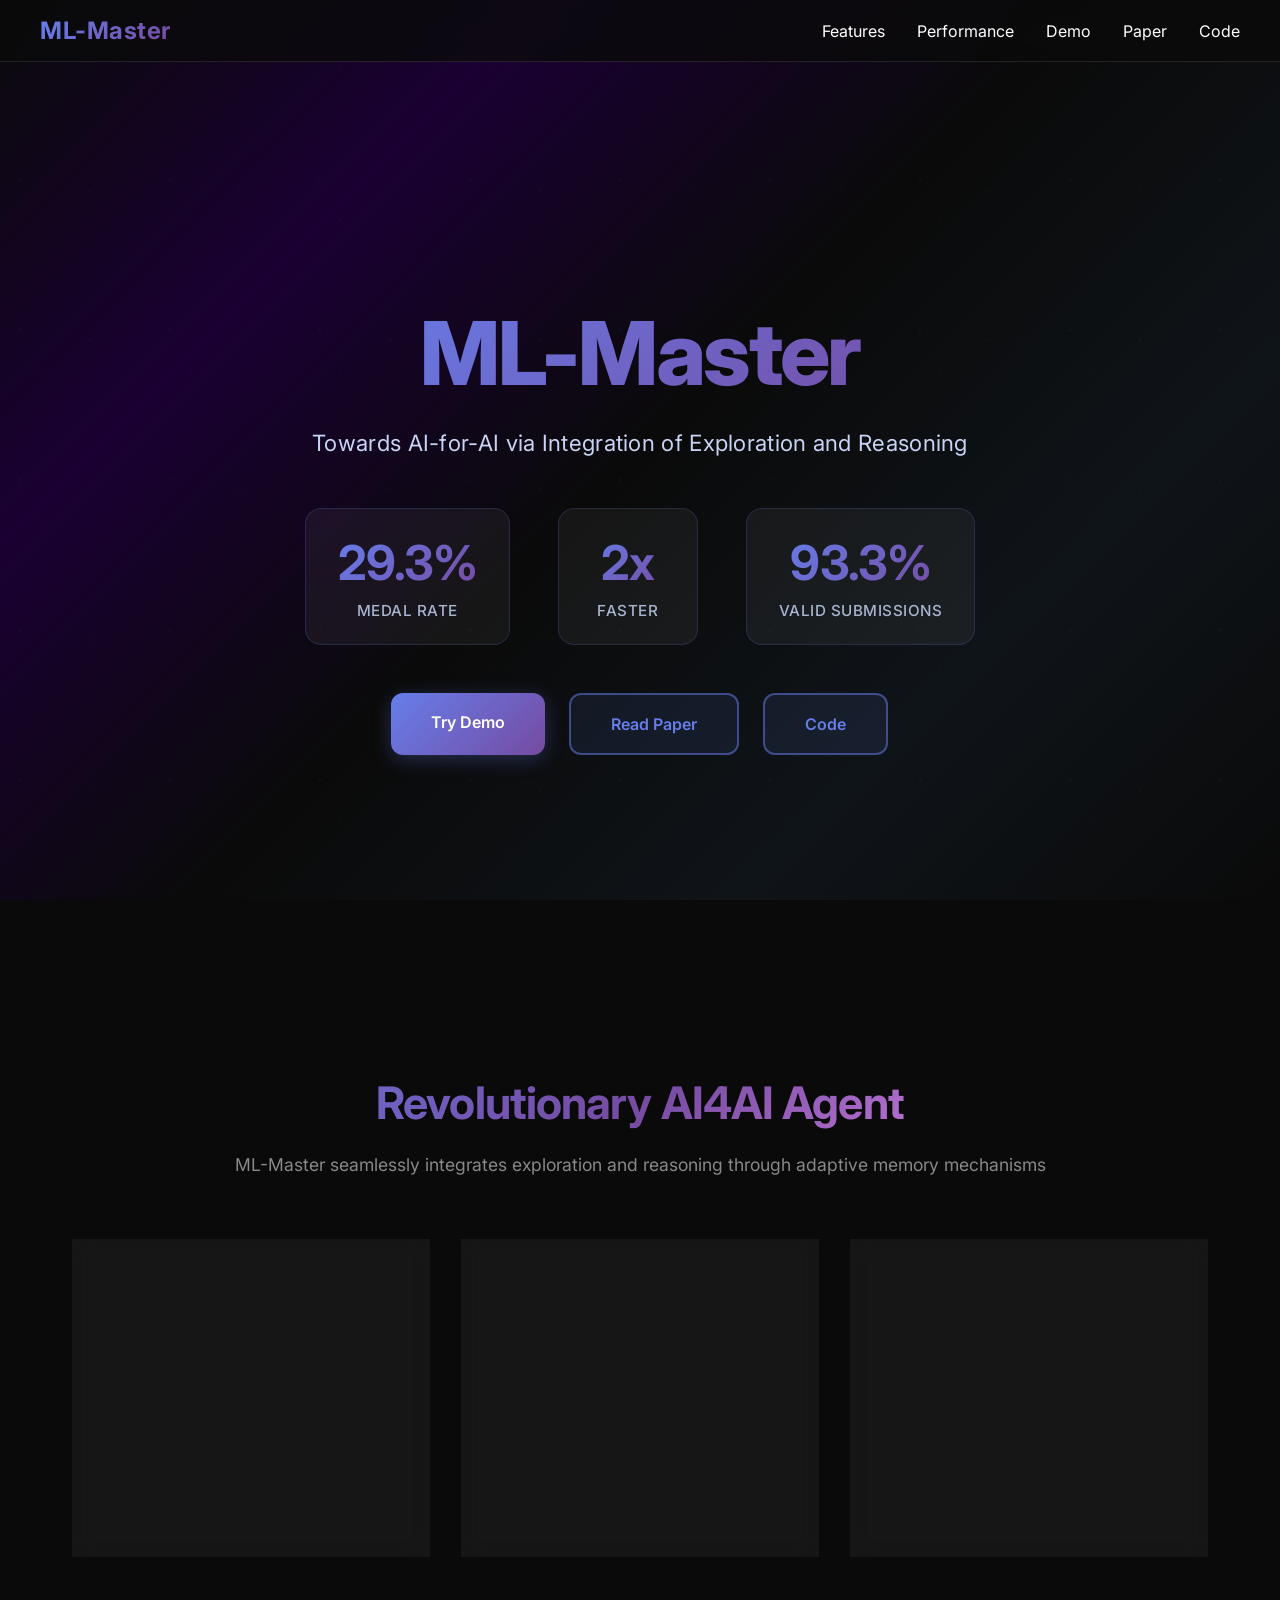
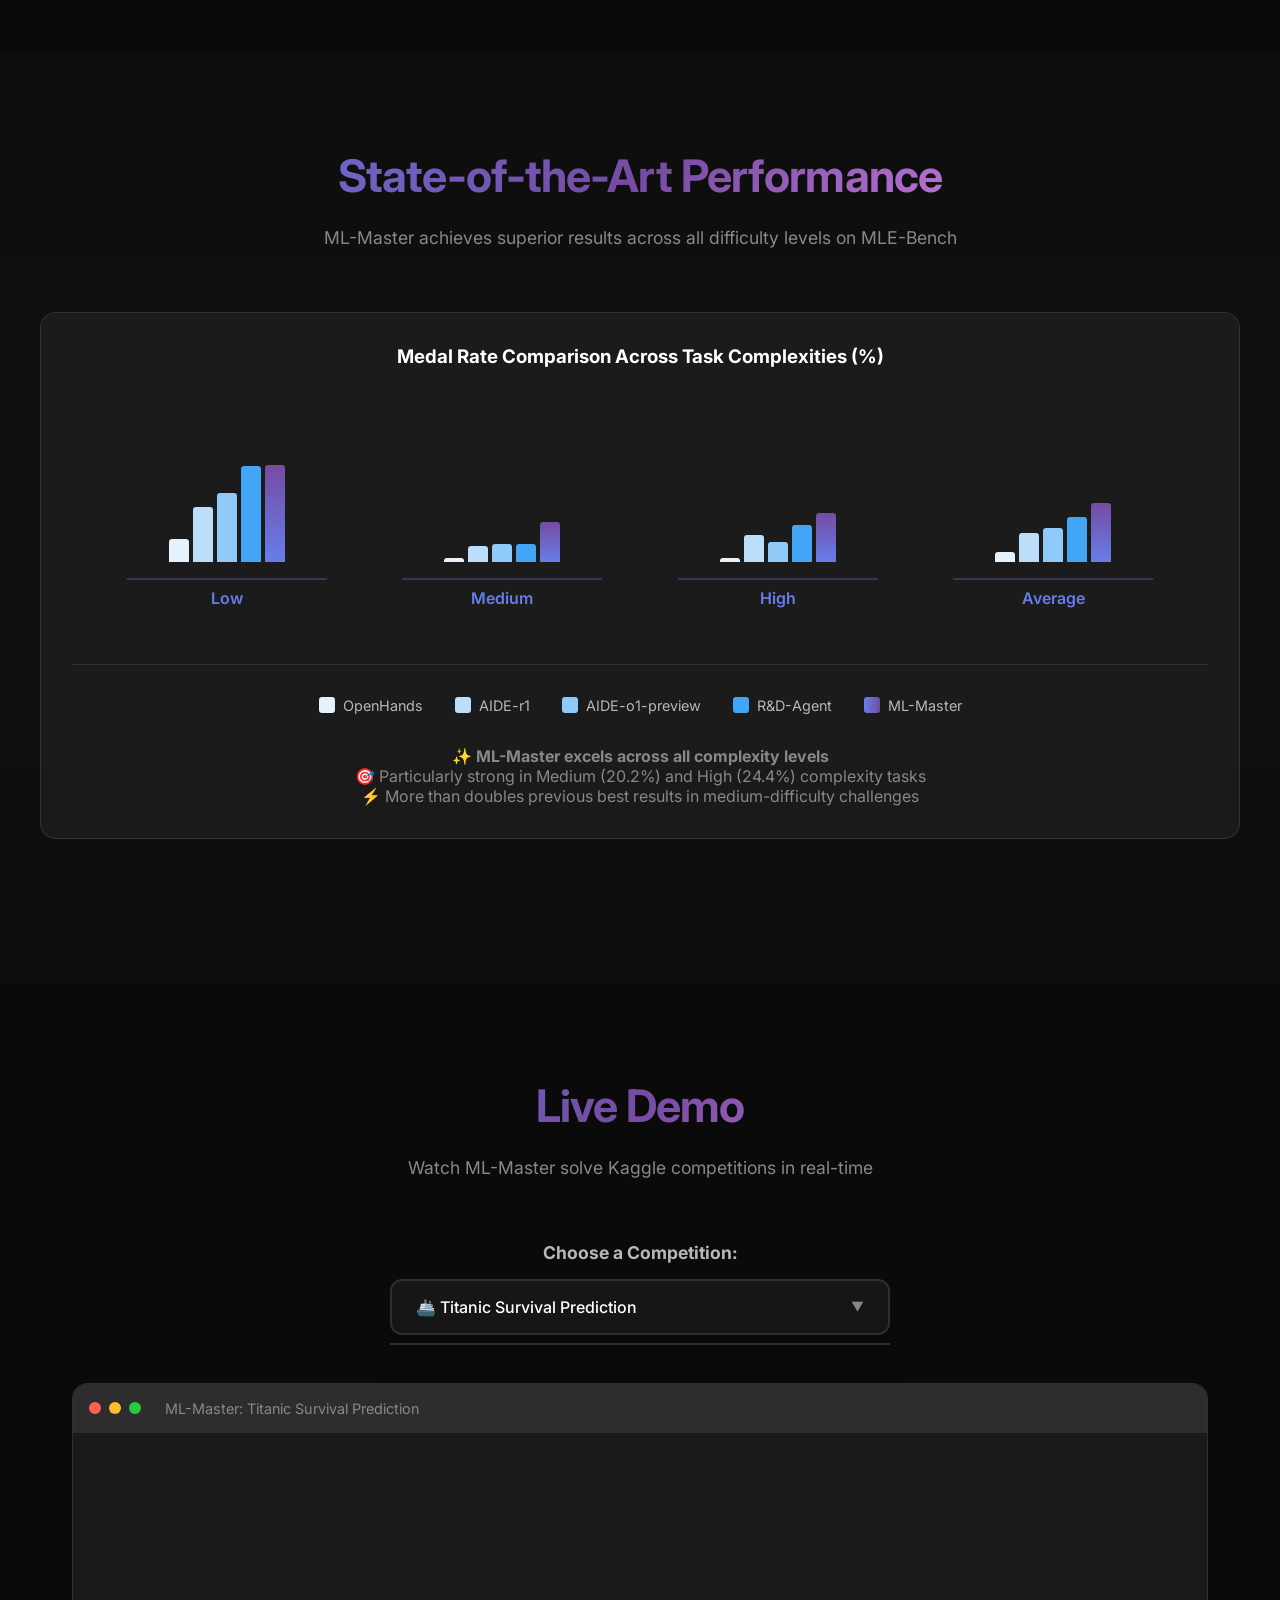
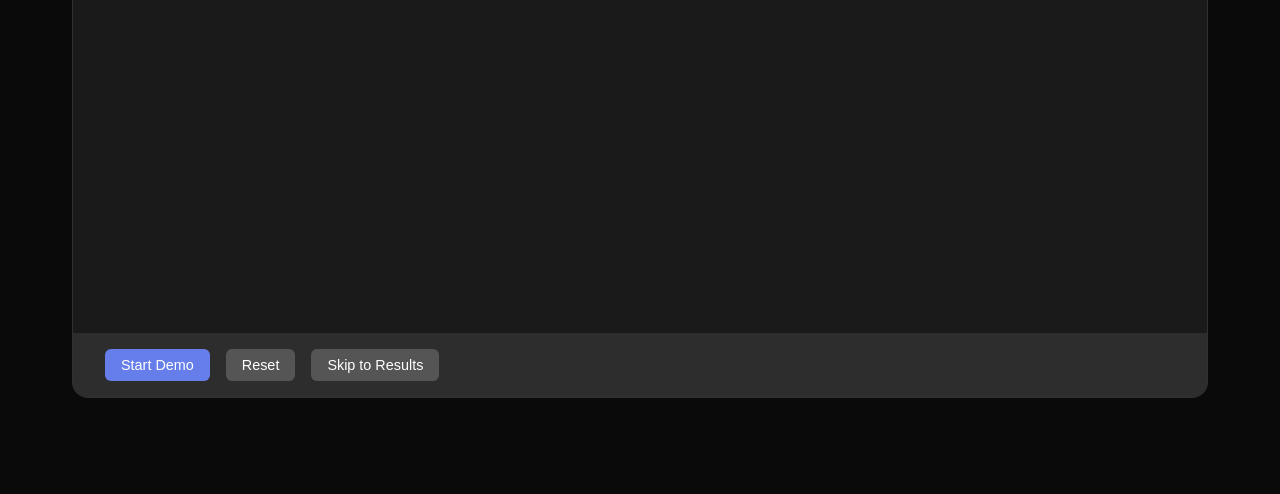
==== index_dev.html @ 1173a183 "add webpage demo data" ====
<!DOCTYPE html>
<html lang="en">
<head>
    <meta charset="UTF-8">
    <meta name="viewport" content="width=device-width, initial-scale=1.0">
    <title>ML-Master: Towards AI-for-AI via Integration of Exploration and Reasoning</title>
    <link rel="preconnect" href="https://fonts.googleapis.com">
    <link rel="preconnect" href="https://fonts.gstatic.com" crossorigin>
    <link href="https://fonts.googleapis.com/css2?family=Inter:wght@300;400;500;600;700;800;900&family=Orbitron:wght@400;700;900&family=Exo+2:wght@300;400;500;600;700;800;900&display=swap" rel="stylesheet">
    <style>
        * {
            margin: 0;
            padding: 0;
            box-sizing: border-box;
        }

        body {
            font-family: 'Inter', -apple-system, BlinkMacSystemFont, 'Segoe UI', 'Roboto', 'Oxygen', 'Ubuntu', 'Cantarell', sans-serif;
            background: #0a0a0a;
            color: #ffffff;
            overflow-x: hidden;
            scroll-behavior: smooth;
        }

        /* Background Animation */
        .bg-animation {
            position: fixed;
            top: 0;
            left: 0;
            width: 100%;
            height: 100%;
            z-index: -1;
            background: linear-gradient(135deg, #0a0a0a 0%, #1a0033 25%, #0a0a0a 50%, #0f1419 75%, #0a0a0a 100%);
            animation: bgShift 15s ease-in-out infinite;
        }

        .bg-animation::before {
            content: '';
            position: absolute;
            top: 0;
            left: 0;
            right: 0;
            bottom: 0;
            background-image: 
                radial-gradient(1px 1px at 20px 30px, rgba(102, 126, 234, 0.4), transparent),
                radial-gradient(1px 1px at 40px 70px, rgba(118, 75, 162, 0.3), transparent),
                radial-gradient(1px 1px at 90px 40px, rgba(240, 147, 251, 0.2), transparent);
            background-repeat: repeat;
            background-size: 150px 150px;
            animation: stars 60s linear infinite;
            opacity: 0.6;
        }

        @keyframes bgShift {
            0%, 100% { background-position: 0% 50%; }
            50% { background-position: 100% 50%; }
        }

        @keyframes stars {
            0% { transform: translateY(0px); }
            100% { transform: translateY(-150px); }
        }

        /* Header */
        .header {
            position: fixed;
            top: 0;
            width: 100%;
            padding: 1rem 2rem;
            background: rgba(10, 10, 10, 0.8);
            backdrop-filter: blur(10px);
            border-bottom: 1px solid rgba(255, 255, 255, 0.1);
            z-index: 1000;
        }

        .nav {
            display: flex;
            justify-content: space-between;
            align-items: center;
            max-width: 1200px;
            margin: 0 auto;
        }

        .logo {
            font-size: 1.5rem;
            font-weight: 700;
            background: linear-gradient(135deg, #667eea 0%, #764ba2 100%);
            -webkit-background-clip: text;
            -webkit-text-fill-color: transparent;
            background-clip: text;
            font-family: 'Inter', sans-serif;
            letter-spacing: 0.5px;
        }

        .nav-links {
            display: flex;
            gap: 2rem;
            list-style: none;
        }

        .nav-links a {
            color: #ffffff;
            text-decoration: none;
            transition: color 0.3s ease;
        }

        .nav-links a:hover {
            color: #667eea;
        }

        /* Main Content */
        .main {
            margin-top: 80px;
        }

        /* Hero Section */
        .hero {
            min-height: 100vh;
            display: flex;
            align-items: center;
            justify-content: center;
            text-align: center;
            padding: 2rem;
            position: relative;
        }

        .hero-content {
            max-width: 900px;
            z-index: 1;
            position: relative;
        }

        .hero h1 {
            font-size: clamp(3rem, 8vw, 5.5rem);
            font-weight: 800;
            margin-bottom: 1.5rem;
            font-family: 'Inter', 'Segoe UI', sans-serif;
            background: linear-gradient(135deg, #667eea 0%, #764ba2 50%, #f093fb 100%);
            -webkit-background-clip: text;
            -webkit-text-fill-color: transparent;
            background-clip: text;
            background-size: 200% 200%;
            animation: gradientFlow 6s ease-in-out infinite;
            letter-spacing: -0.03em;
            line-height: 1.1;
        }

        .hero-subtitle {
            font-size: clamp(1.1rem, 3vw, 1.4rem);
            color: #c8d3f5;
            margin-bottom: 3rem;
            font-weight: 400;
            letter-spacing: 0.3px;
            animation: fadeInUp 1s ease-out 0.3s both;
            line-height: 1.5;
            max-width: 800px;
            margin-left: auto;
            margin-right: auto;
        }

        .hero-stats {
            display: flex;
            justify-content: center;
            gap: 3rem;
            margin-bottom: 3rem;
            animation: fadeInUp 1s ease-out 0.5s both;
            flex-wrap: wrap;
        }

        .stat {
            text-align: center;
            position: relative;
            padding: 1.5rem 2rem;
            background: rgba(255, 255, 255, 0.05);
            backdrop-filter: blur(20px);
            border-radius: 16px;
            border: 1px solid rgba(102, 126, 234, 0.2);
            transition: all 0.3s ease;
            min-width: 140px;
        }

        .stat:hover {
            transform: translateY(-5px);
            background: rgba(102, 126, 234, 0.1);
            border-color: rgba(102, 126, 234, 0.4);
            box-shadow: 0 10px 40px rgba(102, 126, 234, 0.2);
        }

        .stat-number {
            font-size: clamp(2.2rem, 4vw, 3rem);
            font-weight: 700;
            background: linear-gradient(135deg, #667eea 0%, #764ba2 100%);
            -webkit-background-clip: text;
            -webkit-text-fill-color: transparent;
            background-clip: text;
            display: block;
            margin-bottom: 0.5rem;
            font-family: 'Inter', sans-serif;
            letter-spacing: -0.02em;
        }

        .stat-label {
            color: #a8b5d1;
            font-size: 0.95rem;
            font-weight: 500;
            text-transform: uppercase;
            letter-spacing: 0.5px;
        }

        .cta-buttons {
            display: flex;
            gap: 1.5rem;
            justify-content: center;
            animation: fadeInUp 1s ease-out 0.7s both;
            flex-wrap: wrap;
        }

        .btn {
            padding: 1.2rem 2.5rem;
            border: none;
            border-radius: 12px;
            font-weight: 600;
            text-decoration: none;
            transition: all 0.3s ease;
            cursor: pointer;
            font-size: 1rem;
            position: relative;
            overflow: hidden;
            font-family: 'Inter', sans-serif;
        }

        .btn-primary {
            background: linear-gradient(135deg, #667eea 0%, #764ba2 100%);
            color: white;
            box-shadow: 0 4px 20px rgba(102, 126, 234, 0.3);
        }

        .btn-primary:hover {
            transform: translateY(-2px);
            box-shadow: 0 8px 30px rgba(102, 126, 234, 0.4);
            background: linear-gradient(135deg, #5a67d8 0%, #6b46c1 100%);
        }

        .btn-secondary {
            background: rgba(102, 126, 234, 0.1);
            color: #667eea;
            border: 2px solid rgba(102, 126, 234, 0.5);
            backdrop-filter: blur(10px);
        }

        .btn-secondary:hover {
            background: rgba(102, 126, 234, 0.2);
            border-color: #667eea;
            color: #8892f0;
            transform: translateY(-2px);
        }

        @keyframes gradientFlow {
            0%, 100% { background-position: 0% 50%; }
            50% { background-position: 100% 50%; }
        }

        @keyframes fadeInUp {
            from {
                opacity: 0;
                transform: translateY(30px);
            }
            to {
                opacity: 1;
                transform: translateY(0);
            }
        }

        @keyframes growBar {
            from {
                height: 0;
            }
        }

        /* Features Section */
        .features {
            padding: 6rem 2rem;
            max-width: 1200px;
            margin: 0 auto;
        }

        .section-title {
            text-align: center;
            font-size: clamp(2rem, 5vw, 2.8rem);
            font-weight: 700;
            margin-bottom: 1.5rem;
            background: linear-gradient(135deg, #667eea 0%, #764ba2 50%, #f093fb 100%);
            -webkit-background-clip: text;
            -webkit-text-fill-color: transparent;
            background-clip: text;
            font-family: 'Inter', sans-serif;
            letter-spacing: -0.02em;
        }

        .section-subtitle {
            text-align: center;
            color: #888;
            margin-bottom: 4rem;
            font-size: 1.1rem;
        }

        .features-grid {
            display: grid;
            grid-template-columns: repeat(auto-fit, minmax(300px, 1fr));
            gap: 2rem;
        }

        .feature-card {
            background: rgba(255, 255, 255, 0.05);
            backdrop-filter: blur(10px);
            border: 1px solid rgba(255, 255, 255, 0.1);
            border-radius: 16px;
            padding: 2rem;
            transition: transform 0.3s ease, box-shadow 0.3s ease;
        }

        .feature-card:hover {
            transform: translateY(-8px);
            box-shadow: 0 20px 40px rgba(102, 126, 234, 0.2);
        }

        .feature-icon {
            width: 60px;
            height: 60px;
            background: linear-gradient(135deg, #667eea 0%, #764ba2 100%);
            border-radius: 16px;
            display: flex;
            align-items: center;
            justify-content: center;
            margin-bottom: 1.5rem;
            font-size: 1.5rem;
        }

        .feature-title {
            font-size: 1.25rem;
            font-weight: 600;
            margin-bottom: 1rem;
        }

        .feature-description {
            color: #b8b8b8;
            line-height: 1.6;
        }

        /* Performance Section */
        .performance {
            padding: 6rem 2rem;
            background: rgba(255, 255, 255, 0.02);
        }

        .performance-content {
            max-width: 1200px;
            margin: 0 auto;
        }

        .performance-chart {
            background: rgba(255, 255, 255, 0.05);
            border-radius: 16px;
            padding: 2rem;
            margin: 3rem 0;
            border: 1px solid rgba(255, 255, 255, 0.1);
        }

        .grouped-chart {
            display: flex;
            justify-content: space-around;
            align-items: flex-end;
            height: 200px;
            margin: 3rem 0;
            position: relative;
            padding: 0 1rem;
        }

/*         .chart-group::before {
            content: '';
            position: absolute;
            bottom: 50px;
            left: 0;
            right: 0;
            height: 1px;
            background: rgba(255, 255, 255, 0.2);
            z-index: 1;
        } */

        .chart-group {
            display: flex;
            flex-direction: column;
            align-items: center;
            flex: 1;
            max-width: 200px;
            position: relative;
            z-index: 2;
        }

        .group-bars {
            display: flex;
            align-items: flex-end;
            justify-content: center;
            gap: 4px;
            height: 150px;
            margin-bottom: 1rem;
        }

        .bar-group {
            display: flex;
            flex-direction: column;
            align-items: center;
            justify-content: flex-end;
            height: 100%;
        }

        .bar-item {
            width: 20px;
            border-radius: 3px 3px 0 0;
            position: relative;
            animation: growBar 2s ease-out;
            transition: all 0.3s ease;
            cursor: pointer;
            min-height: 2px;
        }

        .bar-item:hover {
            transform: scaleY(1.05) scaleX(1.1);
            filter: brightness(1.2);
            box-shadow: 0 4px 8px rgba(0, 0, 0, 0.3);
        }

        .bar-item::after {
            content: attr(data-value);
            position: absolute;
            top: -25px;
            left: 50%;
            transform: translateX(-50%);
            color: white;
            font-weight: 600;
            font-size: 0.7rem;
            white-space: nowrap;
            opacity: 0;
            transition: opacity 0.3s ease;
            background: rgba(0, 0, 0, 0.8);
            padding: 2px 6px;
            border-radius: 4px;
            pointer-events: none;
        }

        .bar-item:hover::after {
            opacity: 1;
        }

        .complexity-label {
            color: #667eea;
            font-weight: 600;
            font-size: 1rem;
            text-align: center;
            padding: 0.5rem;
            border-top: 2px solid rgba(102, 126, 234, 0.3);
            width: 100%;
        }

        .chart-legend {
            display: flex;
            justify-content: center;
            gap: 2rem;
            margin-top: 3rem;
            padding-top: 2rem;
            border-top: 1px solid rgba(255, 255, 255, 0.1);
            flex-wrap: wrap;
        }

        .legend-item {
            display: flex;
            align-items: center;
            gap: 0.5rem;
            color: #b8b8b8;
            font-size: 0.9rem;
        }

        .legend-color {
            width: 16px;
            height: 16px;
            border-radius: 3px;
        }

        .chart-bars {
            display: flex;
            align-items: flex-end;
            justify-content: space-around;
            height: 300px;
            margin: 2rem 0;
            position: relative;
        }

        .chart-bars::before {
            content: '';
            position: absolute;
            bottom: 60px;
            left: 0;
            right: 0;
            height: 1px;
            background: rgba(255, 255, 255, 0.2);
            z-index: 1;
        }

        .chart-bar {
            display: flex;
            flex-direction: column;
            align-items: center;
            justify-content: flex-end;
            height: 100%;
            position: relative;
            z-index: 2;
        }

        .bar {
            width: 40px;
            background: linear-gradient(to top, #667eea, #764ba2);
            border-radius: 4px 4px 0 0;
            position: relative;
            animation: growBar 2s ease-out;
            margin-bottom: 0;
        }

        .bar::after {
            content: attr(data-value);
            position: absolute;
            top: -30px;
            left: 50%;
            transform: translateX(-50%);
            color: white;
            font-weight: 600;
            font-size: 0.9rem;
        }

        .chart-label {
            font-size: 0.8rem;
            color: #888;
            text-align: center;
            margin-top: 1rem;
            height: 60px;
            display: flex;
            align-items: center;
            justify-content: center;
        }

        /* Demo Section */
        .demo {
            padding: 6rem 2rem;
            max-width: 1200px;
            margin: 0 auto;
        }

        .demo-selector {
            margin-bottom: 2rem;
            text-align: center;
        }

        .demo-selector h3 {
            margin-bottom: 1rem;
            color: #b8b8b8;
            font-size: 1.1rem;
        }

        .demo-dropdown-container {
            display: flex;
            justify-content: center;
            max-width: 600px;
            margin: 0 auto;
        }

        .demo-dropdown {
            position: relative;
            width: 100%;
            max-width: 500px;
        }

        .dropdown-selected {
            background: rgba(255, 255, 255, 0.05);
            border: 2px solid rgba(255, 255, 255, 0.1);
            border-radius: 12px;
            padding: 1rem 1.5rem;
            cursor: pointer;
            display: flex;
            justify-content: space-between;
            align-items: center;
            transition: all 0.3s ease;
            user-select: none;
        }

        .dropdown-selected:hover {
            background: rgba(102, 126, 234, 0.1);
            border-color: rgba(102, 126, 234, 0.3);
        }

        .dropdown-selected.active {
            border-color: #667eea;
            background: rgba(102, 126, 234, 0.1);
        }

        .selected-text {
            color: #ffffff;
            font-weight: 500;
            font-size: 1rem;
        }

        .dropdown-arrow {
            color: #888;
            transition: transform 0.3s ease;
            font-size: 0.8rem;
        }

        .dropdown-selected.active .dropdown-arrow {
            transform: rotate(180deg);
        }

        .dropdown-menu {
            position: absolute;
            top: 100%;
            left: 0;
            right: 0;
            background: #1a1a1a;
            border: 1px solid rgba(255, 255, 255, 0.1);
            border-radius: 12px;
            margin-top: 0.5rem;
            max-height: 0;
            overflow: hidden; /* 移除 overflow-y: auto */
            transition: all 0.3s ease;
            z-index: 1000;
            box-shadow: 0 10px 30px rgba(0, 0, 0, 0.5);
        }

        .dropdown-menu.show {
            max-height: 500px;
            overflow: hidden; /* 保持 hidden，让内部元素处理滚动 */
        }

        .dropdown-search {
            padding: 1rem;
            border-bottom: 1px solid rgba(255, 255, 255, 0.1);
            position: sticky;
            top: 0;
            background: #1a1a1a;
            z-index: 1;
        }

        .dropdown-search input {
            width: 100%;
            padding: 0.8rem;
            background: rgba(255, 255, 255, 0.05);
            border: 1px solid rgba(255, 255, 255, 0.1);
            border-radius: 8px;
            color: #ffffff;
            font-size: 0.9rem;
            outline: none;
            transition: border-color 0.3s ease;
        }

        .dropdown-search input:focus {
            border-color: #667eea;
        }

        .dropdown-search input::placeholder {
            color: #888;
        }

        .dropdown-options {
            max-height: 600px;
            overflow-y: auto; /* 只在这里保留滚动 */
        }


        .option-group {
            padding: 0.5rem 0;
        }

        .group-label {
            padding: 0.5rem 1rem;
            color: #667eea;
            font-size: 0.85rem;
            font-weight: 600;
            text-transform: uppercase;
            letter-spacing: 0.5px;
            background: rgba(102, 126, 234, 0.1);
            margin: 0.5rem 0;
            border-left: 3px solid #667eea;
        }

        .dropdown-option {
            padding: 1rem 1.5rem;
            cursor: pointer;
            display: flex;
            align-items: center;
            gap: 1rem;
            transition: all 0.3s ease;
            border-left: 3px solid transparent;
        }

        .dropdown-option:hover {
            background: rgba(255, 255, 255, 0.05);
            border-left-color: #667eea;
        }

        .dropdown-option.active {
            background: rgba(102, 126, 234, 0.2);
            border-left-color: #667eea;
        }

        .option-icon {
            font-size: 1.2rem;
            width: 24px;
            text-align: center;
        }

        .option-content {
            flex: 1;
            text-align: left;
        }

        .option-title {
            color: #ffffff;
            font-weight: 500;
            font-size: 0.95rem;
            margin-bottom: 0.2rem;
        }

        .option-desc {
            color: #888;
            font-size: 0.8rem;
        }

        .option-medal {
            font-size: 1rem;
            opacity: 0.8;
        }

        .load-more {
            padding: 1rem;
            text-align: center;
            color: #888;
            font-size: 0.85rem;
            font-style: italic;
            border-top: 1px solid rgba(255, 255, 255, 0.1);
            background: rgba(255, 255, 255, 0.02);
        }

        /* Custom scrollbar for dropdown */
        .dropdown-options::-webkit-scrollbar {
            width: 6px;
        }

        .dropdown-options::-webkit-scrollbar-track {
            background: rgba(255, 255, 255, 0.05);
        }

        .dropdown-options::-webkit-scrollbar-thumb {
            background: rgba(102, 126, 234, 0.5);
            border-radius: 3px;
        }

        .dropdown-options::-webkit-scrollbar-thumb:hover {
            background: rgba(102, 126, 234, 0.7);
        }

        .demo-container {
            background: #1a1a1a;
            border-radius: 16px;
            overflow: hidden;
            border: 1px solid rgba(255, 255, 255, 0.1);
            margin-top: 3rem;
        }

        .terminal-header {
            background: #2d2d2d;
            padding: 1rem;
            display: flex;
            align-items: center;
            gap: 0.5rem;
        }

        .terminal-button {
            width: 12px;
            height: 12px;
            border-radius: 50%;
        }

        .btn-red { background: #ff5f57; }
        .btn-yellow { background: #ffbd2e; }
        .btn-green { background: #28ca42; }

        .terminal-title {
            margin-left: 1rem;
            color: #888;
            font-size: 0.9rem;
        }

        .terminal-content {
            padding: 2rem;
            font-family: 'Monaco', 'Menlo', monospace;
            font-size: 0.9rem;
            line-height: 1.6;
            height: 500px;
            overflow-y: auto;
            background: #1a1a1a;
        }

        .terminal-line {
            margin-bottom: 0.5rem;
            opacity: 0;
            animation: typeWriter 0.5s ease-out forwards;
        }

        .prompt {
            color: #667eea;
        }

        .success {
            color: #28ca42;
        }

        .warning {
            color: #ffbd2e;
        }

        .error {
            color: #ff5f57;
        }

        .info {
            color: #64b5f6;
        }

        .code-section {
            background: #0d1117;
            border-top: 1px solid rgba(255, 255, 255, 0.1);
        }

        .code-header {
            background: #21262d;
            padding: 1rem 2rem;
            display: flex;
            justify-content: space-between;
            align-items: center;
            border-bottom: 1px solid rgba(255, 255, 255, 0.1);
        }

        .code-header h4 {
            color: #58a6ff;
            margin: 0;
            font-size: 1rem;
        }

        .copy-btn {
            background: #238636;
            color: white;
            border: none;
            padding: 0.5rem 1rem;
            border-radius: 6px;
            cursor: pointer;
            font-size: 0.85rem;
            transition: background 0.3s ease;
        }

        .copy-btn:hover {
            background: #2ea043;
        }

        .copy-btn.copied {
            background: #1f6feb;
        }

        .code-content {
            padding: 2rem;
            margin: 0;
            font-family: 'Monaco', 'Menlo', 'Consolas', monospace;
            font-size: 0.85rem;
            line-height: 1.5;
            color: #e6edf3;
            background: #0d1117;
            overflow-x: auto;
            max-height: 1000px;
            overflow-y: auto;
        }

        /* Code Syntax Highlighting */
        .code-content .comment { color: #6e7681; }
        .code-content .keyword { color: #ff7b72; }
        .code-content .string { color: #a5d6ff; }
        .code-content .number { color: #79c0ff; }
        .code-content .function { color: #d2a8ff; }
        .code-content .class { color: #ffa657; }

        .demo-controls {
            padding: 1rem 2rem;
            background: #2d2d2d;
            display: flex;
            gap: 1rem;
        }

        .demo-btn {
            padding: 0.5rem 1rem;
            background: #667eea;
            color: white;
            border: none;
            border-radius: 6px;
            cursor: pointer;
            font-size: 0.9rem;
            transition: background 0.3s ease;
        }

        .demo-btn:hover {
            background: #5a67d8;
        }

        .demo-btn:disabled {
            background: #555;
            cursor: not-allowed;
        }

        /* Animations */
        @keyframes fadeInUp {
            from {
                opacity: 0;
                transform: translateY(30px);
            }
            to {
                opacity: 1;
                transform: translateY(0);
            }
        }

        @keyframes growBar {
            from {
                height: 0;
            }
        }

        @keyframes typeWriter {
            to {
                opacity: 1;
            }
        }

        /* Responsive */
        @media (max-width: 768px) {
            .hero-stats {
                flex-direction: column;
                gap: 1.5rem;
            }

            .cta-buttons {
                flex-direction: column;
                align-items: center;
            }

            .nav-links {
                display: none;
            }

            .grouped-chart {
                height: 160px;
                padding: 0 0.5rem;
                gap: 0.5rem;
            }

            .grouped-chart::before {
                bottom: 40px;
            }

            .group-bars {
                height: 120px;
                gap: 2px;
                margin-bottom: 0.8rem;
            }

            .bar-item {
                width: 15px;
            }

            .bar-item::after {
                font-size: 0.6rem;
                top: -20px;
                padding: 1px 4px;
            }

            .complexity-label {
                font-size: 0.85rem;
                padding: 0.3rem;
            }

            .chart-legend {
                gap: 1rem;
                margin-top: 2rem;
                justify-content: center;
            }

            .legend-item {
                font-size: 0.8rem;
            }

            .legend-color {
                width: 12px;
                height: 12px;
            }

            .chart-bars {
                height: 200px;
            }

            .chart-label {
                font-size: 0.7rem;
            }

            .demo-dropdown-container {
                padding: 0 1rem;
            }

            .dropdown-selected {
                padding: 0.8rem 1rem;
                font-size: 0.9rem;
            }

            .dropdown-menu {
                margin-top: 0.3rem;
            }

            .dropdown-menu.show {
                max-height: 400px;
            }


            .dropdown-option {
                padding: 0.8rem 1rem;
                gap: 0.8rem;
            }

            .option-title {
                font-size: 0.9rem;
            }

            .option-desc {
                font-size: 0.75rem;
            }

            .group-label {
                padding: 0.4rem 1rem;
                font-size: 0.8rem;
            }

            .code-header {
                padding: 1rem;
                flex-direction: column;
                gap: 1rem;
                align-items: flex-start;
            }

            .terminal-content {
                height: 400px;
                padding: 1rem;
                font-size: 0.8rem;
            }

            .code-content {
                padding: 1rem;
                font-size: 0.75rem;
                max-height: 500px;
            }

            .demo-controls {
                padding: 1rem;
                flex-wrap: wrap;
                gap: 0.5rem;
            }

            .demo-btn {
                flex: 1;
                min-width: 100px;
            }
        }

        @media (max-width: 480px) {
            .grouped-chart {
                height: auto;
                flex-direction: column;
                gap: 1rem;
            }

            .chart-group {
                max-width: none;
                width: 100%;
            }

            .group-bars {
                height: 80px;
            }

            .bar-item {
                width: 12px;
            }

            .complexity-label {
                font-size: 0.8rem;
            }

            .chart-legend {
                flex-direction: column;
                align-items: center;
                gap: 0.5rem;
            }
        }
            .dropdown-loading {
            padding: 2rem;
            text-align: center;
            color: #888;
            display: flex;
            flex-direction: column;
            align-items: center;
            gap: 1rem;
        }
            .loading-spinner {
            width: 24px;
            height: 24px;
            border: 2px solid rgba(102, 126, 234, 0.2);
            border-top: 2px solid #667eea;
            border-radius: 50%;
            animation: spin 1s linear infinite;
        }

        @keyframes spin {
            0% { transform: rotate(0deg); }
            100% { transform: rotate(360deg); }
        }

        .loading-text {
            font-size: 0.9rem;
            color: #b8b8b8;
        }

        .loading-progress {
            width: 200px;
            height: 4px;
            background: rgba(255, 255, 255, 0.1);
            border-radius: 2px;
            overflow: hidden;
            margin-top: 0.5rem;
        }

        .loading-progress-bar {
            height: 100%;
            background: linear-gradient(90deg, #667eea, #764ba2);
            border-radius: 2px;
            width: 0%;
            transition: width 0.3s ease;
        }

        .dropdown-selected.loading {
            opacity: 0.7;
            pointer-events: none;
        }

        .dropdown-selected.loading .dropdown-arrow {
            display: none;
        }

        .dropdown-selected.loading::after {
            content: '';
            width: 16px;
            height: 16px;
            border: 2px solid rgba(102, 126, 234, 0.2);
            border-top: 2px solid #667eea;
            border-radius: 50%;
            animation: spin 1s linear infinite;
            margin-left: 0.5rem;
        }
    </style>
</head>
<body>
    <div class="bg-animation"></div>
    
    <header class="header">
        <nav class="nav">
            <div class="logo">ML-Master</div>
            <ul class="nav-links">
                <li><a href="#features">Features</a></li>
                <li><a href="#performance">Performance</a></li>
                <li><a href="#demo">Demo</a></li>
                <li><a href="https://github.com/sjtu-sai-agents/ML-Master/blob/main/assets/ML-Master_github.pdf">Paper</a></li>
                <li><a href="https://github.com/sjtu-sai-agents/ML-Master/">Code</a></li>
            </ul>
        </nav>
    </header>

    <main class="main">
        <!-- Hero Section -->
        <section class="hero">
            <div class="hero-content">
                <h1>ML-Master</h1>
                <p class="hero-subtitle">
                    Towards AI-for-AI via Integration of Exploration and Reasoning
                </p>
                <div class="hero-stats">
                    <div class="stat">
                        <span class="stat-number">29.3%</span>
                        <span class="stat-label">Medal Rate</span>
                    </div>
                    <div class="stat">
                        <span class="stat-number">2x</span>
                        <span class="stat-label">Faster</span>
                    </div>
                    <div class="stat">
                        <span class="stat-number">93.3%</span>
                        <span class="stat-label">Valid Submissions</span>
                    </div>
                </div>
                <div class="cta-buttons">
                    <a href="#demo" class="btn btn-primary">Try Demo</a>
                    <a href="https://github.com/sjtu-sai-agents/ML-Master/blob/main/assets/ML-Master_github.pdf" class="btn btn-secondary">Read Paper</a>
                    <a href="https://github.com/sjtu-sai-agents/ML-Master" class="btn btn-secondary">Code</a>
                </div>
            </div>
        </section>

        <!-- Features Section -->
        <section class="features" id="features">
            <h2 class="section-title">Revolutionary AI4AI Agent</h2>
            <p class="section-subtitle">
                ML-Master seamlessly integrates exploration and reasoning through adaptive memory mechanisms
            </p>
            <div class="features-grid">
                <div class="feature-card">
                    <div class="feature-icon">🔍</div>
                    <h3 class="feature-title">Multi-trajectory Exploration</h3>
                    <p class="feature-description">
                        MCTS-inspired parallel exploration that efficiently navigates solution spaces while maintaining optimal balance between exploitation and exploration.
                    </p>
                </div>
                <div class="feature-card">
                  <div class="feature-icon">🧠</div>
                  <h3 class="feature-title">Steerable Reasoning</h3>
                  <p class="feature-description">
                      Enhanced reasoning capabilities with adaptive memory integration, reducing hallucinations and improving reliability through contextual grounding.
                  </p>
                </div>
                <div class="feature-card">
                    <div class="feature-icon">⚡</div>
                    <h3 class="feature-title">Adaptive Memory</h3>
                    <p class="feature-description">
                        Selectively captures and summarizes insights from exploration trajectories, enabling continuous learning without overwhelming the reasoning process.
                    </p>
                </div>
            </div>
        </section>

        <!-- Performance Section -->
        <section class="performance" id="performance">
            <div class="performance-content">
                <h2 class="section-title">State-of-the-Art Performance</h2>
                <p class="section-subtitle">
                    ML-Master achieves superior results across all difficulty levels on MLE-Bench
                </p>
                <div class="performance-chart">
                    <h3 style="text-align: center; margin-bottom: 2rem;">Medal Rate Comparison Across Task Complexities (%)</h3>
                    
                    <!-- Main Chart -->
                    <div class="grouped-chart">
                        <!-- Low Complexity Group -->
                        <div class="chart-group">
                            <div class="group-bars">
                                <div class="bar-group">
                                    <div class="bar-item" style="height: 23px; background: #e3f2fd;" data-value="11.5%"></div>
                                </div>
                                <div class="bar-group">
                                    <div class="bar-item" style="height: 55px; background: #bbdefb;" data-value="27.3%"></div>
                                </div>
                                <div class="bar-group">
                                    <div class="bar-item" style="height: 69px; background: #90caf9;" data-value="34.3%"></div>
                                </div>
                                <div class="bar-group">
                                    <div class="bar-item" style="height: 96px; background: #42a5f5;" data-value="48.2%"></div>
                                </div>
                                <div class="bar-group">
                                    <div class="bar-item" style="height: 97px; background: linear-gradient(to top, #667eea, #764ba2);" data-value="48.5%"></div>
                                </div>
                            </div>
                            <div class="complexity-label">Low</div>
                        </div>

                        <!-- Medium Complexity Group -->
                        <div class="chart-group">
                            <div class="group-bars">
                                <div class="bar-group">
                                    <div class="bar-item" style="height: 4px; background: #e3f2fd;" data-value="2.2%"></div>
                                </div>
                                <div class="bar-group">
                                    <div class="bar-item" style="height: 16px; background: #bbdefb;" data-value="7.9%"></div>
                                </div>
                                <div class="bar-group">
                                    <div class="bar-item" style="height: 18px; background: #90caf9;" data-value="8.8%"></div>
                                </div>
                                <div class="bar-group">
                                    <div class="bar-item" style="height: 18px; background: #42a5f5;" data-value="9.0%"></div>
                                </div>
                                <div class="bar-group">
                                    <div class="bar-item" style="height: 40px; background: linear-gradient(to top, #667eea, #764ba2);" data-value="20.2%"></div>
                                </div>
                            </div>
                            <div class="complexity-label">Medium</div>
                        </div>

                        <!-- High Complexity Group -->
                        <div class="chart-group">
                            <div class="group-bars">
                                <div class="bar-group">
                                    <div class="bar-item" style="height: 4px; background: #e3f2fd;" data-value="1.9%"></div>
                                </div>
                                <div class="bar-group">
                                    <div class="bar-item" style="height: 27px; background: #bbdefb;" data-value="13.3%"></div>
                                </div>
                                <div class="bar-group">
                                    <div class="bar-item" style="height: 20px; background: #90caf9;" data-value="10.0%"></div>
                                </div>
                                <div class="bar-group">
                                    <div class="bar-item" style="height: 37px; background: #42a5f5;" data-value="18.7%"></div>
                                </div>
                                <div class="bar-group">
                                    <div class="bar-item" style="height: 49px; background: linear-gradient(to top, #667eea, #764ba2);" data-value="24.4%"></div>
                                </div>
                            </div>
                            <div class="complexity-label">High</div>
                        </div>

                        <!-- Average Group -->
                        <div class="chart-group">
                            <div class="group-bars">
                                <div class="bar-group">
                                    <div class="bar-item" style="height: 10px; background: #e3f2fd;" data-value="5.1%"></div>
                                </div>
                                <div class="bar-group">
                                    <div class="bar-item" style="height: 29px; background: #bbdefb;" data-value="14.7%"></div>
                                </div>
                                <div class="bar-group">
                                    <div class="bar-item" style="height: 34px; background: #90caf9;" data-value="16.9%"></div>
                                </div>
                                <div class="bar-group">
                                    <div class="bar-item" style="height: 45px; background: #42a5f5;" data-value="22.4%"></div>
                                </div>
                                <div class="bar-group">
                                    <div class="bar-item" style="height: 59px; background: linear-gradient(to top, #667eea, #764ba2);" data-value="29.3%"></div>
                                </div>
                            </div>
                            <div class="complexity-label">Average</div>
                        </div>
                    </div>
                    
                    <!-- Legend -->
                    <div class="chart-legend">
                        <div class="legend-item">
                            <div class="legend-color" style="background: #e3f2fd;"></div>
                            <span>OpenHands</span>
                        </div>
                        <div class="legend-item">
                            <div class="legend-color" style="background: #bbdefb;"></div>
                            <span>AIDE-r1</span>
                        </div>
                        <div class="legend-item">
                            <div class="legend-color" style="background: #90caf9;"></div>
                            <span>AIDE-o1-preview</span>
                        </div>
                        <div class="legend-item">
                            <div class="legend-color" style="background: #42a5f5;"></div>
                            <span>R&D-Agent</span>
                        </div>
                        <div class="legend-item">
                            <div class="legend-color" style="background: linear-gradient(to right, #667eea, #764ba2);"></div>
                            <span>ML-Master</span>
                        </div>
                    </div>

                    <div style="text-align: center; margin-top: 2rem; color: #888;">
                        <p>✨ <strong>ML-Master excels across all complexity levels</strong></p>
                        <p>🎯 Particularly strong in Medium (20.2%) and High (24.4%) complexity tasks</p>
                        <p>⚡ More than doubles previous best results in medium-difficulty challenges</p>
                    </div>
                </div>
            </div>
        </section>

        <!-- Demo Section -->
        <section class="demo" id="demo">
            <h2 class="section-title">Live Demo</h2>
            <p class="section-subtitle">
                Watch ML-Master solve Kaggle competitions in real-time
            </p>
            
            <!-- Demo Selector -->
            <div class="demo-selector">
                <h3>Choose a Competition:</h3>
                <div class="demo-dropdown-container">
                    <div class="demo-dropdown" id="demo-dropdown">
                        <div class="dropdown-selected" onclick="toggleDropdown()">
                            <span class="selected-text" id="selected-text">🚢 Titanic Survival Prediction</span>
                            <span class="dropdown-arrow">▼</span>
                        </div>
                        <div class="dropdown-menu" id="dropdown-menu">
                            <div class="dropdown-options" id="dropdown-options">
                                <div class="option-group">
                                    <div class="group-label">🎯 Classification</div>
                                    <div class="dropdown-option active" data-value="titanic">
                                        <span class="option-icon">🚢</span>
                                        <div class="option-content">
                                            <div class="option-title">Titanic Survival Prediction</div>
                                            <div class="option-desc">Binary classification • 891 samples</div>
                                        </div>
                                        <span class="option-medal">🥉</span>
                                    </div>
                                    <div class="dropdown-option" data-value="digit-recognizer">
                                        <span class="option-icon">🔢</span>
                                        <div class="option-content">
                                            <div class="option-title">Digit Recognizer</div>
                                            <div class="option-desc">Multi-class classification • 42K samples</div>
                                        </div>
                                        <span class="option-medal">🥈</span>
                                    </div>
                                    <div class="dropdown-option" data-value="porto-seguro">
                                        <span class="option-icon">🚗</span>
                                        <div class="option-content">
                                            <div class="option-title">Porto Seguro Safe Driver</div>
                                            <div class="option-desc">Binary classification • 595K samples</div>
                                        </div>
                                        <span class="option-medal">🥇</span>
                                    </div>
                                </div>
                                <div class="option-group">
                                    <div class="group-label">📈 Regression</div>
                                    <div class="dropdown-option" data-value="house-prices">
                                        <span class="option-icon">🏠</span>
                                        <div class="option-content">
                                            <div class="option-title">House Prices Advanced Regression</div>
                                            <div class="option-desc">Regression • 1460 samples • 79 features</div>
                                        </div>
                                        <span class="option-medal">🥈</span>
                                    </div>
                                    <div class="dropdown-option" data-value="bike-sharing">
                                        <span class="option-icon">🚲</span>
                                        <div class="option-content">
                                            <div class="option-title">Bike Sharing Demand</div>
                                            <div class="option-desc">Time series regression • 10K samples</div>
                                        </div>
                                        <span class="option-medal">🥉</span>
                                    </div>
                                    <div class="dropdown-option" data-value="rossmann">
                                        <span class="option-icon">🏪</span>
                                        <div class="option-content">
                                            <div class="option-title">Rossmann Store Sales</div>
                                            <div class="option-desc">Sales forecasting • 1M samples</div>
                                        </div>
                                        <span class="option-medal">🥇</span>
                                    </div>
                                </div>
                                <div class="option-group">
                                    <div class="group-label">🖼️ Computer Vision</div>
                                    <div class="dropdown-option" data-value="cats-dogs">
                                        <span class="option-icon">🐱</span>
                                        <div class="option-content">
                                            <div class="option-title">Dogs vs Cats Redux</div>
                                            <div class="option-desc">Image classification • 25K images</div>
                                        </div>
                                        <span class="option-medal">🥈</span>
                                    </div>
                                    <div class="dropdown-option" data-value="leaf-classification">
                                        <span class="option-icon">🍃</span>
                                        <div class="option-content">
                                            <div class="option-title">Leaf Classification</div>
                                            <div class="option-desc">Multi-class • 990 leaf images</div>
                                        </div>
                                        <span class="option-medal">🥉</span>
                                    </div>
                                </div>
                                <div class="option-group">
                                    <div class="group-label">🔤 Natural Language</div>
                                    <div class="dropdown-option" data-value="sentiment-analysis">
                                        <span class="option-icon">😊</span>
                                        <div class="option-content">
                                            <div class="option-title">Twitter Sentiment Analysis</div>
                                            <div class="option-desc">Text classification • 1.6M tweets</div>
                                        </div>
                                        <span class="option-medal">🥈</span>
                                    </div>
                                    <div class="dropdown-option" data-value="spam-detection">
                                        <span class="option-icon">📧</span>
                                        <div class="option-content">
                                            <div class="option-title">SMS Spam Detection</div>
                                            <div class="option-desc">Binary text classification • 5.5K messages</div>
                                        </div>
                                        <span class="option-medal">🥇</span>
                                    </div>
                                </div>
                                <div class="load-more">
                                    <span>+ 65 more competitions available</span>
                                </div>
                            </div>
                        </div>
                    </div>
                </div>
            </div>

            <div class="demo-container">
                <div class="terminal-header">
                    <div class="terminal-button btn-red"></div>
                    <div class="terminal-button btn-yellow"></div>
                    <div class="terminal-button btn-green"></div>
                    <div class="terminal-title" id="demo-title">ML-Master: Titanic Survival Prediction</div>
                </div>
                
                <!-- Terminal Output -->
                <div class="terminal-content" id="terminal-output">
                    <!-- Terminal output will be populated by JavaScript -->
                </div>
                
                <!-- Generated Code Section -->
                <div class="code-section" id="code-section" style="display: none;">
                    <div class="code-header">
                        <h4>🎯 Generated Solution Code</h4>
                        <button class="copy-btn" onclick="copyCode()" id="copy-btn">📋 Copy Code</button>
                    </div>
                    <pre class="code-content" id="code-content">
                        <!-- Generated code will be populated by JavaScript -->
                    </pre>
                </div>
                
                <div class="demo-controls">
                    <button class="demo-btn" onclick="startDemo()" id="start-btn">Start Demo</button>
                    <button class="demo-btn" onclick="resetDemo()" id="reset-btn" disabled>Reset</button>
                    <button class="demo-btn" onclick="skipToEnd()" id="skip-btn" disabled>Skip to Results</button>
                </div>
            </div>
        </section>
    </main>

    <script>

        
        // Demo data structure
        let demoRunning = false;
        let currentStep = 0;
        let currentDemo = 'titanic';
        let demoData = {};
        let demoConfig = {};
        let isLoading = true;
        let loadingProgress = 0;
        
        // Load demo data from external files
        // Load demo data from external files
                // Load demo data from external files
        async function loadDemoData() {
            try {
                // Show initial loading state
                showLoadingState();
                
                // Load demo configuration
                updateLoadingProgress(10, 'Loading configuration...');
                const configResponse = await fetch('./data/demo-config.json');
                demoConfig = await configResponse.json();
                
                updateLoadingProgress(30, 'Configuration loaded');
                
                // Initialize dropdown with loading placeholder
                initializeLoadingDropdown();
                
                // Load demo data for available demos
                const totalDemos = demoConfig.demos.length;
                let loadedCount = 0;
                
                const demoPromises = demoConfig.demos.map(async (demo, index) => {
                    try {
                        const response = await fetch(`./data/demos/${demo.file}`);
                        if (response.ok) {
                            const data = await response.json();
                            demoData[demo.id] = data;
                        }
                        loadedCount++;
                        const progress = 30 + (loadedCount / totalDemos) * 60;
                        updateLoadingProgress(progress, `Loading demos... (${loadedCount}/${totalDemos})`);
                    } catch (error) {
                        console.warn(`Failed to load demo data for ${demo.id}:`, error);
                        loadedCount++;
                        const progress = 30 + (loadedCount / totalDemos) * 60;
                        updateLoadingProgress(progress, `Loading demos... (${loadedCount}/${totalDemos})`);
                    }
                });
                
                await Promise.all(demoPromises);
                
                // Finalize loading
                updateLoadingProgress(95, 'Finalizing...');
                await new Promise(resolve => setTimeout(resolve, 300)); // Small delay for smooth UX
                
                // Initialize dropdown with loaded data
                initializeDropdown();
                
                updateLoadingProgress(100, 'Ready!');
                await new Promise(resolve => setTimeout(resolve, 500));
                
                hideLoadingState();
                
            } catch (error) {
                console.error('Failed to load demo configuration:', error);
                showLoadingError();
                // Fallback to hardcoded data if external files fail
                initializeFallbackData();
            }
        }

        function showLoadingState() {
            isLoading = true;
            const dropdownSelected = document.querySelector('.dropdown-selected');
            dropdownSelected.classList.add('loading');
            
            // Update selected text to show loading
            document.getElementById('selected-text').textContent = 'Loading competitions...';
        }

        function hideLoadingState() {
            isLoading = false;
            const dropdownSelected = document.querySelector('.dropdown-selected');
            dropdownSelected.classList.remove('loading');
        }

        function updateLoadingProgress(progress, message) {
            loadingProgress = progress;
            
            // Update progress bar if dropdown is open
            const progressBar = document.querySelector('.loading-progress-bar');
            const loadingText = document.querySelector('.loading-text');
            
            if (progressBar) {
                progressBar.style.width = `${progress}%`;
            }
            if (loadingText) {
                loadingText.textContent = message;
            }
        }

        function showLoadingError() {
            const dropdownOptions = document.getElementById('dropdown-options');
            dropdownOptions.innerHTML = `
                <div class="dropdown-loading">
                    <div style="color: #ff5f57; font-size: 1.2rem;">⚠️</div>
                    <div class="loading-text" style="color: #ff5f57;">Failed to load competitions</div>
                    <div class="loading-text" style="font-size: 0.8rem;">Please check your connection and try again</div>
                    <button onclick="location.reload()" style="
                        margin-top: 1rem;
                        padding: 0.5rem 1rem;
                        background: #667eea;
                        color: white;
                        border: none;
                        border-radius: 6px;
                        cursor: pointer;
                    ">Retry</button>
                </div>
            `;
            hideLoadingState();
        }

        function initializeLoadingDropdown() {
            const dropdownOptions = document.getElementById('dropdown-options');
            
            // Show loading state in dropdown
            dropdownOptions.innerHTML = `
                <div class="dropdown-search">
                    <input type="text" placeholder="Loading..." id="search-input" disabled>
                </div>
                <div class="dropdown-loading">
                    <div class="loading-spinner"></div>
                    <div class="loading-text">Loading competitions...</div>
                    <div class="loading-progress">
                        <div class="loading-progress-bar"></div>
                    </div>
                </div>
            `;
        }

        // NEW: Initialize dropdown with data from config file
                // Initialize dropdown with data from config file
        function initializeDropdown() {
            if (!demoConfig.demos || !demoConfig.categories) {
                console.warn('Demo config not loaded properly');
                showLoadingError();
                return;
            }

            const dropdownOptions = document.getElementById('dropdown-options');
            
            // Create dropdown with search
            const searchDiv = document.createElement('div');
            searchDiv.className = 'dropdown-search';
            searchDiv.innerHTML = '<input type="text" placeholder="Search competitions..." id="search-input" onkeyup="filterOptions()">';

            // Group demos by category
            const groupedDemos = {};
            demoConfig.demos.forEach(demo => {
                if (!groupedDemos[demo.category]) {
                    groupedDemos[demo.category] = [];
                }
                groupedDemos[demo.category].push(demo);
            });

            // Sort categories by order
            const sortedCategories = Object.keys(groupedDemos).sort((a, b) => {
                const orderA = demoConfig.categories[a]?.order || 999;
                const orderB = demoConfig.categories[b]?.order || 999;
                return orderA - orderB;
            });

            // Create options container
            const optionsContainer = document.createElement('div');
            optionsContainer.className = 'dropdown-options';
            optionsContainer.id = 'dropdown-options-inner';

            sortedCategories.forEach(categoryKey => {
                const category = demoConfig.categories[categoryKey];
                const demos = groupedDemos[categoryKey];
                
                if (!category || demos.length === 0) return;

                // Create option group
                const optionGroup = document.createElement('div');
                optionGroup.className = 'option-group';

                // Group label
                const groupLabel = document.createElement('div');
                groupLabel.className = 'group-label';
                groupLabel.textContent = category.name;
                optionGroup.appendChild(groupLabel);

                // Add demos to group
                demos.forEach(demo => {
                    const option = document.createElement('div');
                    option.className = 'dropdown-option';
                    option.setAttribute('data-value', demo.id);
                    
                    // Set first demo as active if none selected
                    if (currentDemo === demo.id) {
                        option.classList.add('active');
                    }
                    
                    option.innerHTML = `
                        <span class="option-icon">${demo.icon}</span>
                        <div class="option-content">
                            <div class="option-title">${demo.title}</div>
                            <div class="option-desc">${demo.description}</div>
                        </div>
                        <span class="option-medal">${demo.medal}</span>
                    `;
                    
                    // Add click handler
                    option.addEventListener('click', function() {
                        selectDemo(demo.id);
                    });
                    
                    optionGroup.appendChild(option);
                });

                optionsContainer.appendChild(optionGroup);
            });

            // Add "load more" if there are additional demos
            const totalDemos = demoConfig.demos.length;
            const loadedDemos = Object.keys(demoData).length;
            if (totalDemos > loadedDemos) {
                const loadMore = document.createElement('div');
                loadMore.className = 'load-more';
                loadMore.innerHTML = `<span>+ ${totalDemos - loadedDemos} more competitions available</span>`;
                optionsContainer.appendChild(loadMore);
            }

            // Replace the dropdown options
            dropdownOptions.innerHTML = '';
            dropdownOptions.appendChild(searchDiv);
            dropdownOptions.appendChild(optionsContainer);

            // Update the options container ID for filtering
            optionsContainer.id = 'dropdown-options';

            // Set initial demo and update UI
            if (demoConfig.demos.length > 0) {
                const firstDemo = demoConfig.demos[0];
                currentDemo = firstDemo.id;
                
                // Update selected text
                document.getElementById('selected-text').textContent = `${firstDemo.icon} ${firstDemo.title}`;
                document.getElementById('demo-title').textContent = `ML-Master: ${firstDemo.title}`;
            }
        }

        function selectDemo(demoName) {
            if (demoRunning || !demoData[demoName]) {
                // If demo data is not loaded, show message
                if (!demoData[demoName]) {
                    const demo = demoConfig.demos.find(d => d.id === demoName);
                    if (demo) {
                        alert(`Demo "${demo.title}" is coming soon!`);
                    }
                    closeDropdown();
                }
                return;
            }
            
            currentDemo = demoName;
            
            // Update selected option
            document.querySelectorAll('.dropdown-option').forEach(option => {
                option.classList.remove('active');
            });
            
            const selectedOption = document.querySelector(`[data-value="${demoName}"]`);
            if (selectedOption) {
                selectedOption.classList.add('active');
                
                // Update selected text
                const icon = selectedOption.querySelector('.option-icon').textContent;
                const title = selectedOption.querySelector('.option-title').textContent;
                document.getElementById('selected-text').textContent = `${icon} ${title}`;
                
                // Update demo title
                document.getElementById('demo-title').textContent = `ML-Master: ${title}`;
            }
            
            // Close dropdown
            closeDropdown();
            
            // Reset demo
            resetDemo();
        }

        function initializeFallbackData() {
            // Use fallback data when external files are not available
            console.warn('Using fallback mode - external config failed to load');
            demoData = { ...fallbackDemos };
            console.log('Using fallback demo data');
        }

        function toggleDropdown() {
            const dropdown = document.getElementById('dropdown-menu');
            const selected = document.querySelector('.dropdown-selected');
            
            // Prevent opening if still loading
            if (isLoading) {
                return;
            }
            
            if (dropdown.classList.contains('show')) {
                closeDropdown();
            } else {
                dropdown.classList.add('show');
                selected.classList.add('active');
                // Focus search input only if not disabled
                setTimeout(() => {
                    const searchInput = document.getElementById('search-input');
                    if (searchInput && !searchInput.disabled) {
                        searchInput.focus();
                    }
                }, 100);
            }
        }

        function closeDropdown() {
            const dropdown = document.getElementById('dropdown-menu');
            const selected = document.querySelector('.dropdown-selected');
            dropdown.classList.remove('show');
            selected.classList.remove('active');
            
            // Clear search
            document.getElementById('search-input').value = '';
            filterOptions();
        }

        function filterOptions() {
            const searchTerm = document.getElementById('search-input').value.toLowerCase();
            const options = document.querySelectorAll('.dropdown-option');
            const groups = document.querySelectorAll('.option-group');
            
            options.forEach(option => {
                const title = option.querySelector('.option-title').textContent.toLowerCase();
                const desc = option.querySelector('.option-desc').textContent.toLowerCase();
                const matches = title.includes(searchTerm) || desc.includes(searchTerm);
                
                option.style.display = matches ? 'flex' : 'none';
            });
            
            // Hide groups that have no visible options
            groups.forEach(group => {
                const visibleOptions = group.querySelectorAll('.dropdown-option[style="display: flex"], .dropdown-option:not([style*="none"])');
                group.style.display = visibleOptions.length > 0 ? 'block' : 'none';
            });
        }

        // Close dropdown when clicking outside
        document.addEventListener('click', function(event) {
            const dropdown = document.getElementById('demo-dropdown');
            if (!dropdown.contains(event.target)) {
                closeDropdown();
            }
        });

        // Add click handlers for dropdown options
        document.addEventListener('DOMContentLoaded', function() {
            document.querySelectorAll('.dropdown-option').forEach(option => {
                option.addEventListener('click', function() {
                    const demoName = this.getAttribute('data-value');
                    if (demoData[demoName]) {
                        selectDemo(demoName);
                    } else {
                        // For demos we haven't implemented yet
                        alert(`Demo "${this.querySelector('.option-title').textContent}" is coming soon!`);
                        closeDropdown();
                    }
                });
            });
        });

        function addTerminalLine(text, isLast = false) {
            const terminal = document.getElementById('terminal-output');
            const line = document.createElement('div');
            line.className = 'terminal-line';
            line.innerHTML = text;
            line.style.animationDelay = '0s';
            terminal.appendChild(line);
            
            if (!isLast) {
                terminal.scrollTop = terminal.scrollHeight;
            }
        }

        function showGeneratedCode() {
            const codeSection = document.getElementById('code-section');
            const codeContent = document.getElementById('code-content');
            
            codeContent.innerHTML = demos[currentDemo].code;
            codeSection.style.display = 'block';
            
            // Scroll to code section
            setTimeout(() => {
                codeSection.scrollIntoView({ behavior: 'smooth', block: 'start' });
            }, 500);
        }

        function startDemo() {
            if (demoRunning) return;
            
            demoRunning = true;
            currentStep = 0;
            document.getElementById('start-btn').disabled = true;
            document.getElementById('reset-btn').disabled = false;
            document.getElementById('skip-btn').disabled = false;
            document.getElementById('code-section').style.display = 'none';
            
            runDemoStep();
        }

        function runDemoStep() {
        const steps = demoData[currentDemo].steps;
        
        if (currentStep >= steps.length) {
            demoRunning = false;
            document.getElementById('start-btn').disabled = false;
            document.getElementById('skip-btn').disabled = true;
            showGeneratedCode();
            return;
        }

        const step = steps[currentStep];
        addTerminalLine(step.text, currentStep === steps.length - 1);
        
        currentStep++;
        
        if (demoRunning && currentStep < steps.length) {
            setTimeout(runDemoStep, step.delay);
        } else if (currentStep >= steps.length) {
            demoRunning = false;
            document.getElementById('start-btn').disabled = false;
            document.getElementById('skip-btn').disabled = true;
            showGeneratedCode();
        }
    }

        function showGeneratedCode() {
            const codeSection = document.getElementById('code-section');
            const codeContent = document.getElementById('code-content');
            
            codeContent.innerHTML = demoData[currentDemo].code;
            codeSection.style.display = 'block';
            
            // Scroll to code section
            setTimeout(() => {
                codeSection.scrollIntoView({ behavior: 'smooth', block: 'start' });
            }, 500);
        }

        function skipToEnd() {
            demoRunning = false;
            const terminal = document.getElementById('terminal-output');
            const steps = demoData[currentDemo].steps;
            
            // 清空终端内容，避免重复添加
            terminal.innerHTML = '';
            
            // 添加所有步骤，但不重复当前已有的步骤
            steps.forEach((step, index) => {
                const line = document.createElement('div');
                line.className = 'terminal-line';
                line.innerHTML = step.text;
                line.style.opacity = '1';
                terminal.appendChild(line);
            });
            
            // 设置当前步骤为最后一步，避免后续重复添加
            currentStep = steps.length;
            
            terminal.scrollTop = terminal.scrollHeight;
            document.getElementById('start-btn').disabled = false;
            document.getElementById('skip-btn').disabled = true;
            
            showGeneratedCode();
        }

        function resetDemo() {
            demoRunning = false;
            currentStep = 0;
            document.getElementById('terminal-output').innerHTML = '';
            document.getElementById('code-section').style.display = 'none';
            document.getElementById('start-btn').disabled = false;
            document.getElementById('reset-btn').disabled = true;
            document.getElementById('skip-btn').disabled = true;
        }


        function copyCode() {
            const codeContent = document.getElementById('code-content');
            const textContent = codeContent.textContent;
            
            navigator.clipboard.writeText(textContent).then(() => {
                const copyBtn = document.getElementById('copy-btn');
                const originalText = copyBtn.textContent;
                copyBtn.textContent = '✅ Copied!';
                copyBtn.classList.add('copied');
                
                setTimeout(() => {
                    copyBtn.textContent = originalText;
                    copyBtn.classList.remove('copied');
                }, 2000);
            });
        }

        // Smooth scrolling for navigation links
        document.querySelectorAll('a[href^="#"]').forEach(anchor => {
            anchor.addEventListener('click', function (e) {
                e.preventDefault();
                const target = document.querySelector(this.getAttribute('href'));
                if (target) {
                    target.scrollIntoView({
                        behavior: 'smooth',
                        block: 'start'
                    });
                }
            });
        });

        // Add scroll animations
        const observerOptions = {
            threshold: 0.1,
            rootMargin: '0px 0px -50px 0px'
        };

        const observer = new IntersectionObserver((entries) => {
            entries.forEach(entry => {
                if (entry.isIntersecting) {
                    entry.target.style.animation = 'fadeInUp 1s ease-out forwards';
                }
            });
        }, observerOptions);

        // Observe elements for animation
        document.addEventListener('DOMContentLoaded', () => {
            loadDemoData();
            document.querySelectorAll('.feature-card, .performance-chart').forEach(el => {
                observer.observe(el);
            });
        });

        
    </script>
</body>
</html>
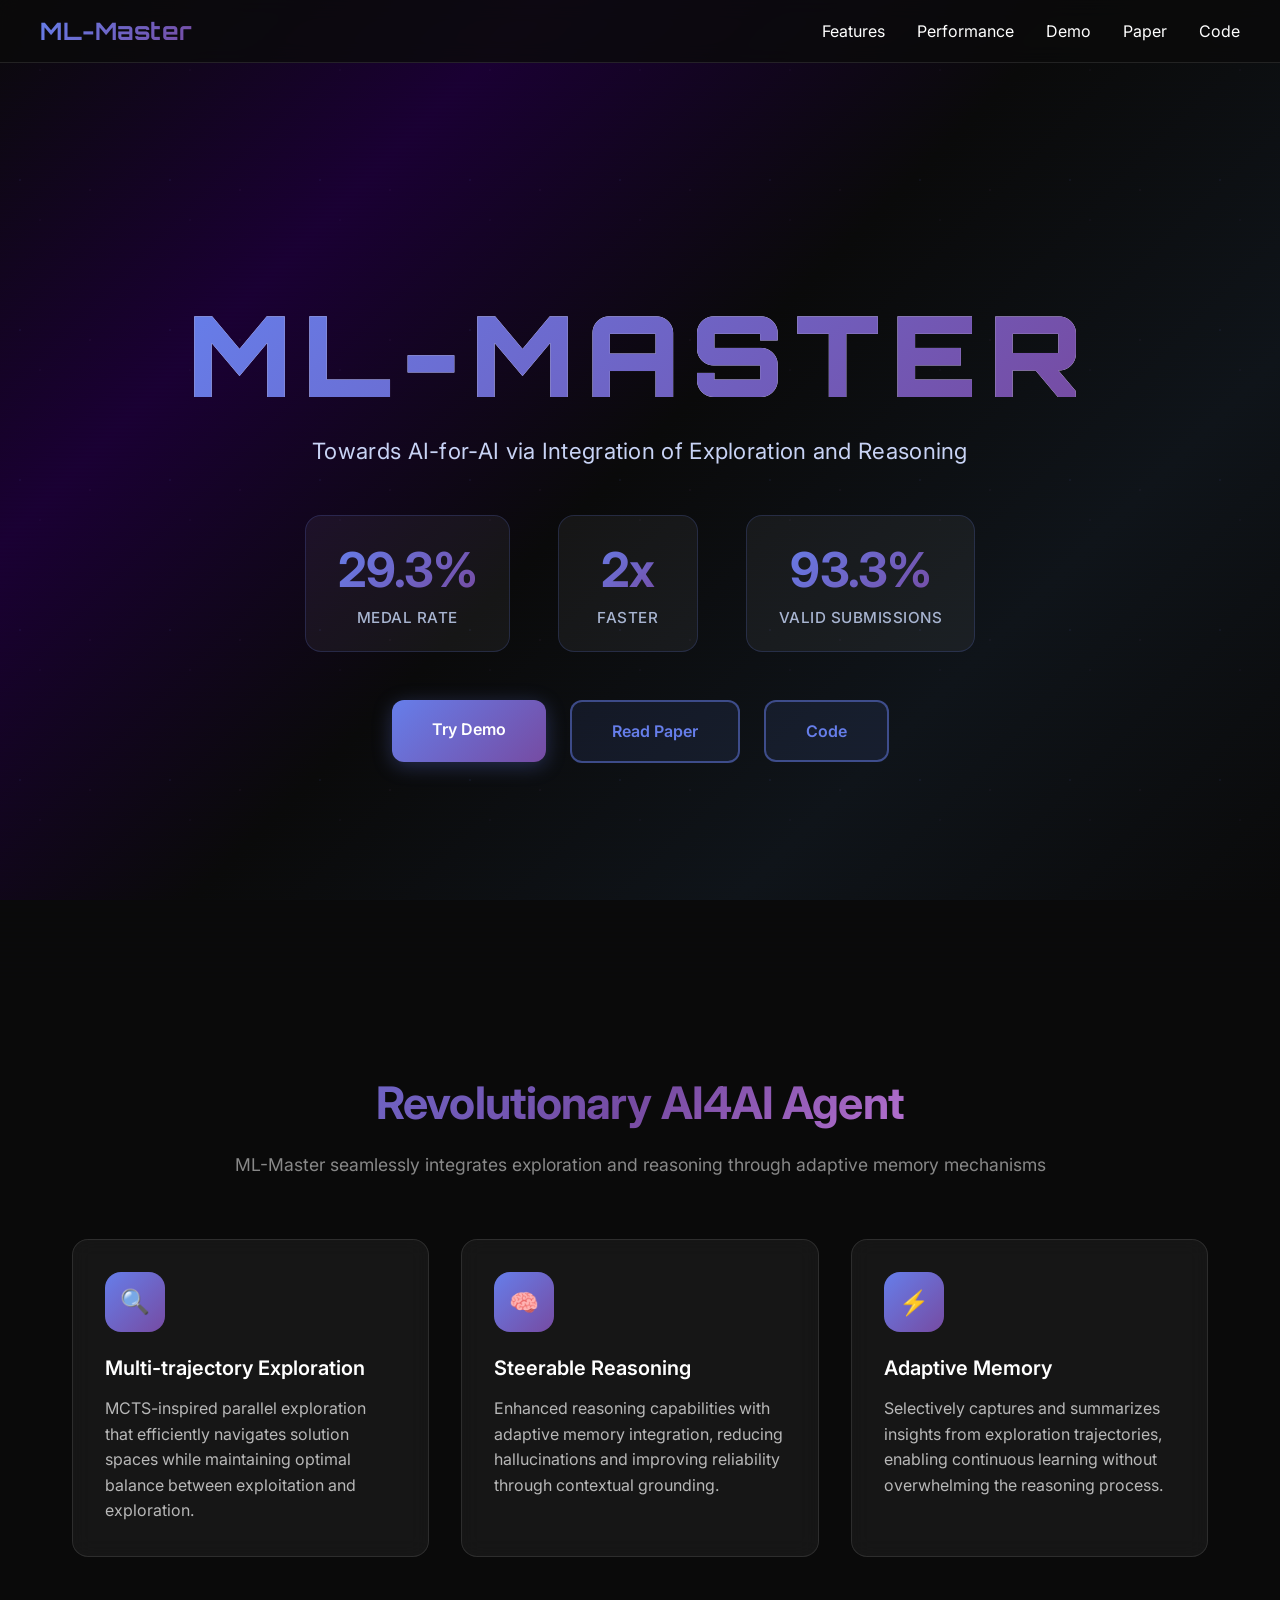
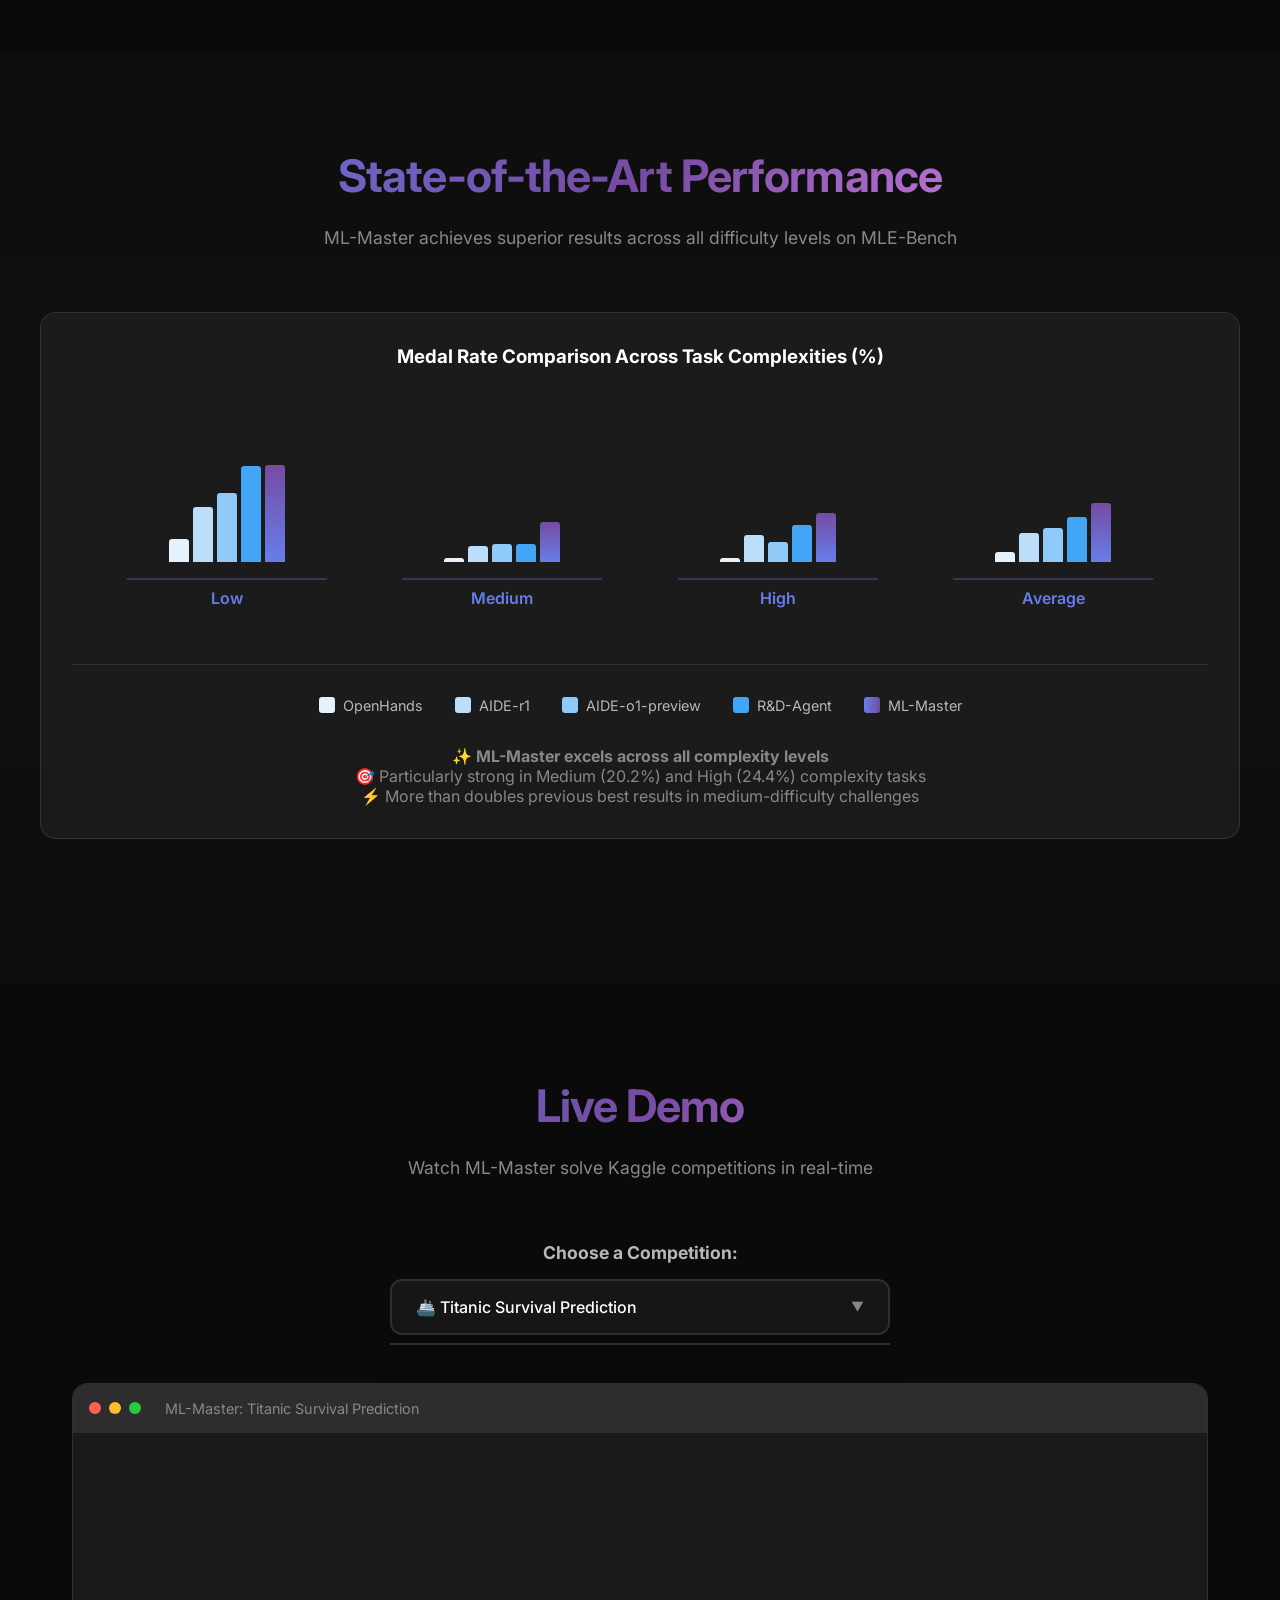
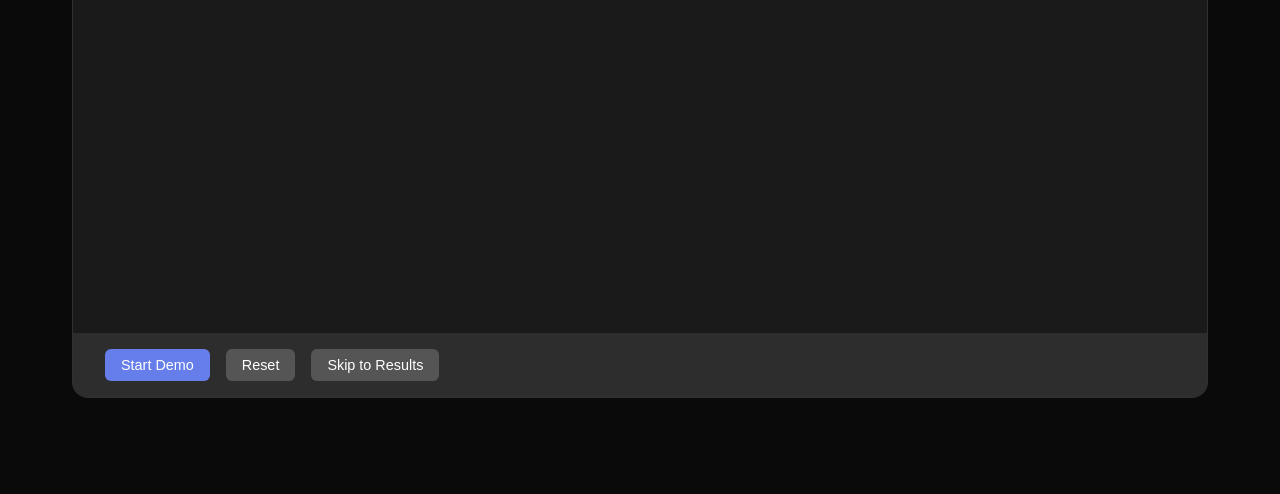
==== commit c748a854: "merge branch" ====
--- a/index_dev.html
+++ b/index_dev.html
@@ -88,7 +88,8 @@
             -webkit-background-clip: text;
             -webkit-text-fill-color: transparent;
             background-clip: text;
-            font-family: 'Inter', sans-serif;
+            /* font-family: 'Inter', sans-serif; */
+            font-family: 'Orbitron', 'Exo 2', sans-serif;
             letter-spacing: 0.5px;
         }
 
@@ -125,12 +126,12 @@
         }
 
         .hero-content {
-            max-width: 900px;
+            max-width: 1200px;
             z-index: 1;
             position: relative;
         }
 
-        .hero h1 {
+        /* .hero h1 {
             font-size: clamp(3rem, 8vw, 5.5rem);
             font-weight: 800;
             margin-bottom: 1.5rem;
@@ -143,6 +144,228 @@
             animation: gradientFlow 6s ease-in-out infinite;
             letter-spacing: -0.03em;
             line-height: 1.1;
+        } */
+    .hero h1 {
+            font-size: clamp(3.5rem, 10vw, 7rem);
+            font-weight: 900;
+            margin-bottom: 1.5rem;
+            font-family: 'Orbitron', 'Exo 2', sans-serif;
+            position: relative;
+            text-transform: uppercase;
+            letter-spacing: 0.1em;
+            line-height: 1;
+            display: inline-block;
+            perspective: 1200px;
+            animation: letterSpacing 20s ease-in-out infinite; /* Letter spacing animation */
+        }
+
+        .hero h1 .title-text {
+            position: relative;
+            display: inline-block;
+            background: linear-gradient(135deg, #667eea 0%, #764ba2 25%, #f093fb 50%, #667eea 75%, #764ba2 100%);
+            -webkit-background-clip: text;
+            background-clip: text;
+            -webkit-text-fill-color: transparent;
+        }
+
+        .hero h1::before {
+            content: 'ML-Master';
+            position: absolute;
+            top: 0;
+            left: 0;
+            right: 0;
+            background: linear-gradient(135deg, #667eea 0%, #764ba2 25%, #f093fb 50%, #667eea 75%, #764ba2 100%);
+            -webkit-background-clip: text;
+            background-clip: text;
+            -webkit-text-fill-color: transparent;
+            background-size: 400% 400%;
+            animation: gradientFlow 4s ease-in-out infinite, glitch 8s infinite;
+            z-index: 1;
+        }
+
+        .hero h1::after {
+            content: 'ML-Master';
+            position: absolute;
+            top: 0;
+            left: 0;
+            right: 0;
+            color: transparent;
+            background: linear-gradient(135deg, #00ffff 0%, #ff00ff 50%, #00ffff 100%);
+            -webkit-background-clip: text;
+            background-clip: text;
+            -webkit-text-fill-color: transparent;
+            opacity: 0;
+            animation: glitchPulse 6s infinite;
+            transform: translateZ(20px);
+        }
+
+        .hero-title-container {
+            position: relative;
+            display: inline-block;
+            padding: 2rem 0;
+        }
+
+        .hero-title-container::before {
+            content: '';
+            position: absolute;
+            top: 50%;
+            left: -10%;
+            right: -10%;
+            height: 100%;
+            background: radial-gradient(ellipse at center, rgba(102, 126, 234, 0.3) 0%, transparent 70%);
+            filter: blur(40px);
+            transform: translateY(-50%);
+            animation: glow 4s ease-in-out infinite;
+            z-index: -1;
+        }
+
+        /* Glitch animation */
+        @keyframes glitch {
+            0%, 90%, 100% {
+                text-shadow: none;
+                transform: translate(0);
+            }
+            92% {
+                text-shadow: 
+                    -2px 0 #ff00ff,
+                    2px 0 #00ffff;
+                transform: translate(2px, -1px);
+            }
+            94% {
+                text-shadow: 
+                    2px 0 #ff00ff,
+                    -2px 0 #00ffff;
+                transform: translate(-2px, 1px);
+            }
+            96% {
+                text-shadow: 
+                    -1px 0 #ff00ff,
+                    1px 0 #00ffff;
+                transform: translate(1px, -1px);
+            }
+            98% {
+                text-shadow: none;
+                transform: translate(0);
+            }
+        }
+
+        /* Glitch pulse effect */
+        @keyframes glitchPulse {
+            0%, 85%, 100% {
+                opacity: 0;
+                transform: translateZ(20px) scale(1);
+            }
+            87%, 93% {
+                opacity: 1;
+                transform: translateZ(20px) scale(1.05);
+            }
+        }
+
+        /* Glow effect */
+        @keyframes glow {
+            0%, 100% {
+                opacity: 0.5;
+                transform: translateY(-50%) scale(1);
+            }
+            50% {
+                opacity: 0.8;
+                transform: translateY(-50%) scale(1.1);
+            }
+        }
+
+        /* Scanline effect */
+        .hero::before {
+            content: '';
+            position: absolute;
+            top: 0;
+            left: 0;
+            right: 0;
+            bottom: 0;
+            background: linear-gradient(
+                transparent 50%,
+                rgba(102, 126, 234, 0.03) 50%
+            );
+            background-size: 100% 4px;
+            pointer-events: none;
+            animation: scanline 8s linear infinite;
+            opacity: 0.3;
+            z-index: 1;
+        }
+
+        /* Floating tech particles */
+        .tech-particles {
+            position: absolute;
+            width: 100%;
+            height: 100%;
+            overflow: hidden;
+            z-index: 0;
+        }
+
+        .particle {
+            position: absolute;
+            width: 2px;
+            height: 2px;
+            background: #667eea;
+            border-radius: 50%;
+            opacity: 0;
+            animation: floatParticle 10s infinite;
+        }
+
+        @keyframes floatParticle {
+            0% {
+                transform: translateY(100vh) translateX(0);
+                opacity: 0;
+            }
+            10% {
+                opacity: 1;
+            }
+            90% {
+                opacity: 1;
+            }
+            100% {
+                transform: translateY(-100vh) translateX(100px);
+                opacity: 0;
+            }
+        }
+
+        /* Letter spacing animation for hero title */
+        @keyframes letterSpacing {
+            0%, 100% {
+                letter-spacing: 0.1em;
+            }
+            50% {
+                letter-spacing: 0.2em;
+            }
+        }
+
+        /* Gradient orb behind title */
+        .gradient-orb {
+            position: absolute;
+            width: 800px;
+            height: 800px;
+            top: 50%;
+            left: 50%;
+            transform: translate(-50%, -50%);
+            background: radial-gradient(circle at center, 
+                rgba(102, 126, 234, 0.1) 0%, 
+                rgba(118, 75, 162, 0.05) 25%, 
+                rgba(240, 147, 251, 0.02) 50%, 
+                transparent 70%);
+            filter: blur(60px);
+            animation: orbFloat 15s ease-in-out infinite;
+            z-index: -1;
+        }
+
+        @keyframes orbFloat {
+            0%, 100% {
+                transform: translate(-50%, -50%) scale(1) rotate(0deg);
+            }
+            33% {
+                transform: translate(-45%, -55%) scale(1.1) rotate(120deg);
+            }
+            66% {
+                transform: translate(-55%, -45%) scale(0.9) rotate(240deg);
+            }
         }
 
         .hero-subtitle {
